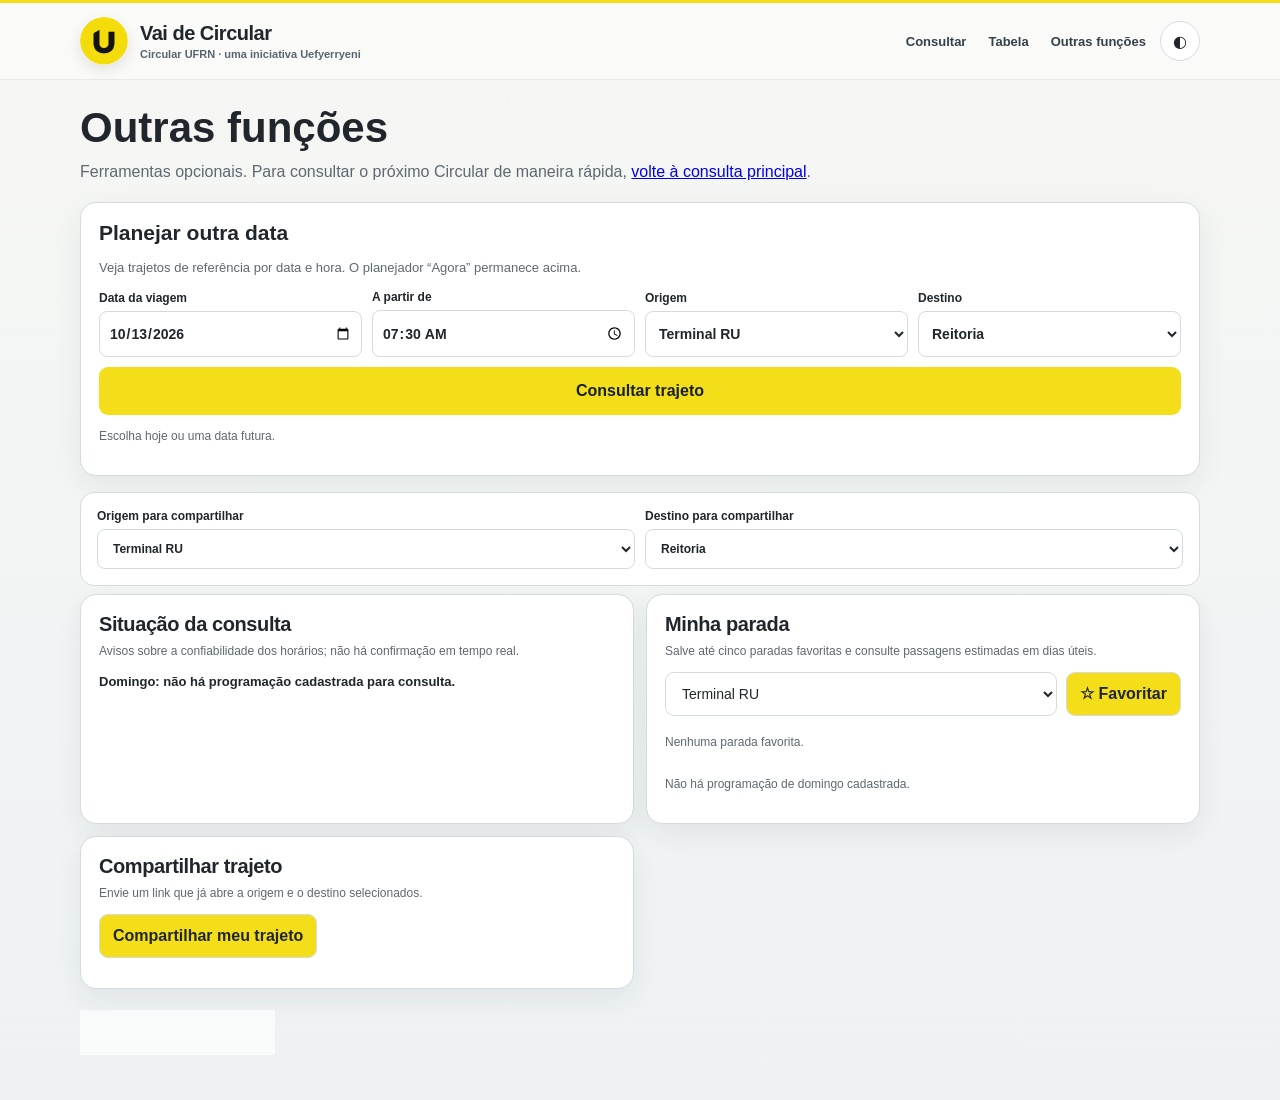
==== extras.html @ 93d4d75c "Criar segunda página independente para ferramentas complementares" ====
<!doctype html>
<html lang="pt-BR"><head><meta charset="utf-8"><meta name="viewport" content="width=device-width,initial-scale=1,viewport-fit=cover"><meta name="theme-color" content="#f4dd19"><meta name="description" content="Ferramentas complementares do Vai de Circular: planejar outra data, salvar paradas, consultar estimativas e compartilhar trajetos."><title>Outras funções — Vai de Circular</title><link rel="stylesheet" href="styles.css?v=26"><link rel="stylesheet" href="vdc-modules.css?v=1"><link rel="stylesheet" href="vdc-future.css?v=1"><link rel="stylesheet" href="vdc-simple.css?v=1">
<style>.extras-page{padding:24px 0 45px}.extras-page .intro{margin-bottom:17px}.extras-page .intro h1{font-size:clamp(28px,4vw,42px);margin:0 0 8px}.extras-page .intro p{margin:0;color:var(--muted);line-height:1.55}.extras-page #vdc-extras{padding:8px 0 22px}.extras-page #vdc-future{margin-bottom:12px}.extras-share-context{display:grid;grid-template-columns:1fr 1fr;gap:10px;margin:16px 0 0;padding:16px;background:var(--surface);border:1px solid var(--rule);border-radius:14px}.extras-share-context label{font-size:12px;font-weight:700;display:grid;gap:6px}.extras-share-context select{width:100%;min-width:0;padding:11px;border:1px solid var(--rule);background:var(--surface);color:var(--text);border-radius:8px;font:inherit}.extras-page #vdc-extras .vdc-module{scroll-margin-top:130px}@media(max-width:580px){.extras-share-context{grid-template-columns:1fr}.extras-page{padding-top:18px}}</style></head><body>
<header class="topbar"><div class="wrap"><a class="brand" href="./" aria-label="Vai de Circular — início"><img class="uefy-logo" src="assets/uefyerryeni-u.png?v=17" alt=""><span class="brandtext"><strong>Vai de Circular</strong><span>Circular UFRN · uma iniciativa Uefyerryeni</span></span></a><nav class="nav"><a href="./">Consultar</a><a href="./#horarios">Tabela</a><a href="extras.html" aria-current="page">Outras funções</a><button class="theme-toggle" id="themeToggle" type="button" aria-label="Alternar tema">◐</button></nav></div></header>
<main class="extras-page"><div class="wrap"><div class="intro"><h1>Outras funções</h1><p>Ferramentas opcionais. Para consultar o próximo Circular de maneira rápida, <a href="./">volte à consulta principal</a>.</p></div><div id="vdc-future" aria-label="Planejamento de outra data"></div><div class="extras-share-context"><label>Origem para compartilhar<select id="origin"></select></label><label>Destino para compartilhar<select id="dest"></select></label></div><div id="vdc-extras" aria-label="Ferramentas adicionais"></div><a class="secondary" href="./">← Voltar à consulta principal</a></div></main>
<button class="to-top" id="toTop" type="button" aria-label="Voltar ao início">↑</button>
<script src="app-data.js?v=23"></script><script>
(function(){const data=window.VDC_DATA;for(const id of ['origin','dest']){const select=document.getElementById(id);Object.entries(data.stops).sort((a,b)=>a[1].localeCompare(b[1],'pt-BR')).forEach(([key,name])=>{const op=document.createElement('option');op.value=key;op.textContent=name;select.append(op)});select.value=id==='origin'?'ru':'rei'}const t=document.getElementById('themeToggle');let dark=false;try{dark=(localStorage.getItem('vai-de-circular-theme')||localStorage.getItem('vai-circular-theme'))==='dark'}catch{}document.body.classList.toggle('dark',dark);t.textContent=dark?'☀':'◐';t.onclick=()=>{dark=!dark;document.body.classList.toggle('dark',dark);t.textContent=dark?'☀':'◐';try{localStorage.setItem('vai-de-circular-theme',dark?'dark':'light')}catch{}};const top=document.getElementById('toTop');addEventListener('scroll',()=>top.classList.toggle('show',scrollY>420),{passive:true});top.onclick=()=>scrollTo({top:0,behavior:'smooth'})})();
</script><script>window.VDC_FEATURES={favorites:true,stopDepartures:true,serviceStatus:true,sharing:true,futurePlanner:true};</script><script src="vdc-modules.js?v=1"></script><script src="vdc-future.js?v=1"></script>
</body></html>
---- styles.css ----
:root{--yellow:#f4dd19;--text:#20262c;--muted:#5e6871;--bg:#eef2f4;--surface:#fff;--rule:#d3dbe1;--d:#2b7331;--i:#6a1b9a;--er:#ed7600;--ect:#1976d2;--shadow:0 10px 28px rgba(30,37,44,.07)}
*{box-sizing:border-box}html{scroll-behavior:smooth}body{margin:0;font-family:Inter,ui-sans-serif,-apple-system,BlinkMacSystemFont,"Segoe UI",Roboto,Arial,sans-serif;color:var(--text);background:linear-gradient(180deg,#f6f7f4,var(--bg));min-height:100vh}button,select{font:inherit;color:inherit}.wrap{width:min(1120px,calc(100% - 32px));margin:auto}.card{background:var(--surface);border:1px solid var(--rule);border-radius:16px;box-shadow:var(--shadow);overflow:hidden}
.topbar{position:sticky;top:0;z-index:30;background:rgba(250,251,249,.95);backdrop-filter:blur(16px);border-top:3px solid var(--yellow);border-bottom:1px solid rgba(30,37,44,.08)}.topbar .wrap{height:76px;display:flex;align-items:center;gap:16px}.brand{display:flex;align-items:center;gap:12px;min-width:0;text-decoration:none;color:inherit}.uefy-logo{display:block;width:48px;height:48px;flex:0 0 48px;border-radius:50%;object-fit:contain;background:transparent;box-shadow:0 5px 14px rgba(0,0,0,.10)}.brandtext strong{display:block;font-size:20px;font-weight:800;letter-spacing:-.025em;line-height:1.05}.brandtext span{display:block;margin-top:4px;font-size:11px;font-weight:650;color:#59646d;white-space:nowrap}.nav{margin-left:auto;display:flex;align-items:center;gap:6px}.nav a{display:flex;align-items:center;min-height:44px;padding:0 8px;text-decoration:none;color:#35404a;font-size:13px;font-weight:700}.theme-toggle{width:40px;height:40px;border:1px solid var(--rule);border-radius:50%;background:#fff;display:grid;place-items:center;cursor:pointer}
.hero{padding:34px 0 16px}.hero-copy{max-width:680px;margin-bottom:16px}.eyebrow{font-size:11px;font-weight:750;letter-spacing:.08em;text-transform:uppercase;color:#606a73}.hero h1{margin:8px 0 9px;font-size:clamp(32px,5vw,54px);line-height:1;letter-spacing:-.045em}.hero p{margin:0;color:#4f5962;font-size:15px;line-height:1.45}.status-strip{display:flex;gap:7px;flex-wrap:wrap;margin-top:12px}.status-strip span{padding:6px 9px;border:1px solid rgba(30,37,44,.10);border-radius:9px;background:rgba(255,255,255,.65);font-size:10.5px;font-weight:700;color:#48525b}
.planner{display:grid;grid-template-columns:1fr auto 1fr auto;align-items:stretch}.field{padding:16px 18px;min-width:0}.field+.field{border-left:1px solid var(--rule)}.field label{display:block;margin-bottom:5px;font-size:11px;font-weight:750;letter-spacing:.05em;text-transform:uppercase;color:#48525b}.field select{width:100%;border:0;background:transparent;outline:0;font-size:16px;font-weight:600}.swap{width:48px;border:0;border-left:1px solid var(--rule);background:#fafbfc;font-size:18px;cursor:pointer}.go{border:0;background:var(--yellow);padding:0 24px;min-width:164px;font-weight:800;cursor:pointer}
.section{padding:15px 0}.section-head{display:flex;align-items:flex-end;justify-content:space-between;gap:16px;margin-bottom:10px}.section-head h2{margin:0;font-size:21px;letter-spacing:-.03em}.section-head p{margin:0;color:var(--muted);font-size:11px}
.best-card{position:relative;--best-color:var(--yellow);--best-soft:#fff8d8;--best-soft-dark:#2a2818;background:linear-gradient(125deg,var(--best-soft),#fff 100%);border-left:4px solid var(--best-color)}.best-top{padding:21px 22px 17px;display:grid;grid-template-columns:1fr auto;gap:18px;align-items:start}.result-kicker{font-size:11px;font-weight:750;letter-spacing:.08em;text-transform:uppercase;color:#5d6871;margin-bottom:10px}.line-row{display:flex;align-items:center;gap:13px}.line-chip,.alt-badge{display:grid;place-items:center;background:var(--c);color:#fff;font-weight:800}.line-chip{width:52px;height:52px;font-size:12px}.line-chip.er,.alt-badge.er{color:#fff}.alt-badge{width:32px;height:32px;font-size:10px}.result-title{margin:0;font-size:24px;letter-spacing:-.035em}.route-name{margin-top:5px;font-size:13px;color:#56616a}.eta{text-align:right}.eta strong{display:block;font-size:31px;letter-spacing:-.04em}.eta span{font-size:11px;color:#5b6670}.action-row{display:flex;gap:10px;padding:0 22px 18px;background:transparent;border:0}.secondary{display:inline-flex;align-items:center;justify-content:center;min-height:44px;padding:0 14px;border:1px solid rgba(30,37,44,.17);background:rgba(255,255,255,.66);backdrop-filter:blur(8px);font-size:12px;font-weight:650;text-decoration:none;color:inherit;cursor:pointer}.alternatives{display:none;padding:2px 22px 16px;background:transparent;border:0}.alternatives.show{display:block}.alt-item{width:100%;display:grid;grid-template-columns:32px minmax(0,1fr) auto;gap:10px;align-items:center;padding:11px;border:1px solid rgba(30,37,44,.10);border-radius:11px;background:rgba(255,255,255,.62);margin-top:7px;text-align:left;cursor:pointer}.alt-item b{font-size:13px}.alt-item small{display:block;margin-top:2px;font-size:10.5px;color:#5c6670}.alt-time{text-align:right;font-size:12px;font-weight:700}.alt-time small{font-weight:500}
.route-card{padding:18px 20px}.route-summary{display:flex;align-items:center;gap:10px;margin-bottom:14px}.route-summary .line-chip{width:36px;height:36px}.route-summary b{font-size:14px}.route-summary>div>span{font-size:11px;color:var(--muted)}.route-summary .line-chip{color:#fff!important;font-size:12px!important;font-weight:800!important}.timeline{position:relative}.stop{display:grid;grid-template-columns:22px 1fr auto;gap:10px;min-height:45px;position:relative}.stop:before{content:"";position:absolute;left:7px;top:15px;bottom:-4px;width:2px;background:var(--c)}.stop:last-child:before{display:none}.node{width:14px;height:14px;border-radius:50%;border:3px solid var(--c);background:#fff;margin-top:3px;z-index:1}.stop.major .node{background:var(--c)}.stop b{font-size:13px}.stop small{display:block;font-size:10.5px;color:#5c6670}.stop time{font-size:11.5px;color:#414a53}
.departures{display:grid;grid-template-columns:repeat(4,1fr);gap:10px}.departure{padding:16px;min-height:110px;position:relative}.departure .code{font-size:11px;font-weight:800;color:var(--c)}.departure time{display:block;margin:8px 0 3px;font-size:30px;font-weight:700;letter-spacing:-.04em}.departure span{font-size:12px;color:#414b54}.departure small{display:block;margin-top:4px;font-size:10px;color:#68717a}.departure-empty{grid-column:1/-1;min-height:auto}
.lines{display:grid;grid-template-columns:repeat(2,1fr);gap:10px}.line-card{padding:19px;position:relative;border-left:5px solid var(--c)}.line-card .line-code{font-size:11px;font-weight:800;color:var(--c);letter-spacing:.06em}.line-card h3{margin:8px 0 7px;font-size:19px}.line-card p{margin:0;font-size:12.5px;line-height:1.45;color:#4e5861}.line-note{margin-top:13px;font-size:10.5px;font-weight:700;color:#3e4851}.line-key{display:flex;gap:8px;flex-wrap:wrap;margin-top:10px}.line-key span{display:inline-flex;align-items:center;gap:6px;font-size:10.5px;font-weight:700;color:#48525b}.line-key i{width:9px;height:9px;border-radius:3px;background:var(--c)}
.schedule{overflow:hidden}.schedule-intro{padding:17px 20px;display:flex;justify-content:space-between;gap:16px;align-items:center;border-bottom:1px solid var(--rule)}.schedule-intro h3{margin:0;font-size:17px}.schedule-intro span{font-size:10.5px;color:var(--muted)}.day-tabs,.schedule-tabs,.schedule-toolbar{display:flex;overflow:auto;border-bottom:1px solid var(--rule)}.day-tabs{gap:7px;padding:9px 20px;background:#f7f9fa}.day-tabs button,.schedule-toolbar button{min-height:40px;padding:0 12px;border:1px solid var(--rule);background:#fff;border-radius:9px;font-size:11.5px;font-weight:650;cursor:pointer}.day-tabs button.active{background:#23292f;color:#fff;border-color:#23292f}.schedule-toolbar button.active{background:var(--schedule-color);color:#fff;border-color:var(--schedule-color);font-weight:800}.schedule-tabs{background:#eef2f4}.schedule-tabs button{border:0;border-right:1px solid var(--rule);background:transparent;padding:12px 15px;font-size:11.5px;white-space:nowrap;cursor:pointer}.schedule-tabs button.active{background:var(--c);color:#fff;font-weight:800;box-shadow:none}.schedule-toolbar{gap:7px;padding:9px 20px}.times-grid{display:grid;grid-template-columns:repeat(auto-fill,minmax(80px,1fr))}.time{min-height:48px;display:grid;place-items:center;border-right:1px solid #e4e9ed;border-bottom:1px solid #e4e9ed;font-size:15px;font-weight:650}.time.next{background:var(--schedule-color);color:#fff;font-weight:800}.schedule-foot{padding:11px 20px;background:#fafbfb;color:#5b6570;font-size:10.5px;line-height:1.45}
.about{padding:20px 0 70px}.about-line{border-top:1px solid rgba(30,37,44,.12);padding-top:20px;display:grid;grid-template-columns:auto minmax(0,1fr);gap:20px;align-items:center}.initiative-card{display:flex;align-items:center;gap:11px;padding:10px 13px 10px 10px;border:1px solid rgba(30,37,44,.10);border-radius:15px;background:rgba(255,255,255,.60);text-decoration:none;color:inherit}.initiative-card .uefy-logo{width:52px;height:52px;flex-basis:52px;box-shadow:none}.initiative-card small{display:block;font-size:9px;letter-spacing:.09em;text-transform:uppercase;color:#6b757e;font-weight:800}.initiative-card strong{display:block;margin-top:3px;font-size:16px}.about-copy{justify-self:end;max-width:650px;text-align:right;color:#5b6570;font-size:11px;line-height:1.45}.to-top{position:fixed;right:14px;bottom:16px;z-index:40;width:46px;height:46px;border:1px solid rgba(0,0,0,.22);border-radius:50%;background:var(--yellow);display:grid;place-items:center;font-size:21px;opacity:0;pointer-events:none;transform:translateY(8px);transition:.18s;cursor:pointer}.to-top.show{opacity:1;pointer-events:auto;transform:none}
body.dark{--text:#edf1f3;--muted:#aeb7be;--bg:#171b1f;--surface:#1a1f24;--rule:#343c43;background:linear-gradient(180deg,#111417,#171b1f)}body.dark .topbar{background:rgba(17,20,23,.95);border-bottom-color:#2e353b}body.dark .brandtext span,body.dark .nav a,body.dark .hero p,body.dark .eyebrow,body.dark .status-strip span,body.dark .route-name,body.dark .eta span,body.dark .stop small,body.dark .stop time,body.dark .departure span,body.dark .departure small,body.dark .line-card p,body.dark .line-key span,body.dark .schedule-intro span,body.dark .schedule-foot,body.dark .about-copy{color:#b5bec5}body.dark .theme-toggle,body.dark .swap,body.dark .secondary,body.dark .day-tabs button,body.dark .schedule-toolbar button{background:#20262c;color:#edf1f3;border-color:#3a434b}body.dark .status-strip span{background:#20262c;border-color:#343c43}body.dark .best-card{background:linear-gradient(125deg,var(--best-soft-dark),#1a1f24 100%)}body.dark .alt-item{background:rgba(32,38,44,.78);border-color:#343c43}body.dark .node{background:#1a1f24}body.dark .stop.major .node{background:var(--c)}body.dark .line-card,body.dark .schedule-intro,body.dark .times-grid{background:#1a1f24}body.dark .day-tabs,body.dark .schedule-tabs,body.dark .schedule-toolbar{background:#171c20;border-color:#343c43}body.dark .schedule-tabs button{color:#c7ced3;border-color:#343c43}body.dark .schedule-tabs button.active{background:var(--c);color:#fff}body.dark .schedule-foot{background:#171c20}body.dark .initiative-card{background:#1a1f24;border-color:#343c43}
@media(max-width:820px){.wrap{width:min(100% - 20px,680px)}.topbar .wrap{height:70px}.uefy-mark{width:44px;height:44px;flex-basis:44px;font-size:28px}.brandtext strong{font-size:18px}.brandtext span{font-size:10px}.hero{padding-top:25px}.planner{grid-template-columns:1fr}.field+.field{border-left:0;border-top:1px solid var(--rule)}.swap{width:100%;min-height:44px;border-left:0;border-top:1px solid var(--rule)}.go{min-height:54px;font-size:15px}.best-top{grid-template-columns:1fr}.eta{text-align:left}.departures{grid-template-columns:repeat(2,1fr)}.lines{grid-template-columns:1fr}.about-line{grid-template-columns:1fr}.about-copy{justify-self:start;text-align:left}.section-head p{display:none}}
@media(max-width:460px){.wrap{width:calc(100% - 16px)}.topbar .wrap{height:68px;gap:9px}.brand{gap:9px}.uefy-mark{width:42px;height:42px;flex-basis:42px;font-size:27px}.brandtext strong{font-size:17px}.brandtext span{font-size:9px;max-width:180px;overflow:hidden;text-overflow:ellipsis}.nav a[href="#linhas"]{display:none}.nav a{font-size:12px;padding:0 5px}.theme-toggle{width:38px;height:38px}.hero h1{font-size:31px}.hero p{font-size:14px}.field{padding:15px 16px}.best-top{padding:18px 16px 14px}.line-chip{width:48px;height:48px}.result-title{font-size:21px}.eta strong{font-size:29px}.eta span{display:block;margin-top:3px}.action-row{padding:0 16px 14px}.secondary{flex:1;padding:0 10px}.alternatives{padding:1px 16px 13px}.alt-item{grid-template-columns:32px minmax(0,1fr)}.alt-time{grid-column:2;text-align:left}.route-card{padding:16px}.departures{gap:8px}.departure{padding:14px}.departure time{font-size:27px}.schedule-intro{display:block;padding:15px 16px}.schedule-intro>span{display:block;margin-top:6px}.day-tabs,.schedule-toolbar{padding-left:16px;padding-right:16px}.times-grid{grid-template-columns:repeat(3,1fr)}.time{font-size:16px}.initiative-card .uefy-logo{width:48px;height:48px;flex-basis:48px}}
@media(max-width:370px){.brandtext span{display:none}.nav a{display:none}}
/* marca oficial Uefyerryeni v17 */
.uefy-logo{display:block;width:48px;height:48px;flex:0 0 48px;border-radius:50%;object-fit:contain;background:transparent;box-shadow:0 5px 14px rgba(0,0,0,.10)}
.initiative-card .uefy-logo{width:52px;height:52px;flex-basis:52px;box-shadow:none}
@media(max-width:820px){.uefy-logo{width:44px;height:44px;flex-basis:44px}}
@media(max-width:460px){.uefy-logo{width:42px;height:42px;flex-basis:42px}.initiative-card .uefy-logo{width:48px;height:48px;flex-basis:48px}}

/* consistência cromática das linhas v18 */
.schedule{--schedule-color:var(--d)}
.schedule-tabs button.active,.schedule-toolbar button.active,.time.next{transition:background .15s ease,color .15s ease,border-color .15s ease}
body.dark .schedule-toolbar button.active{background:var(--schedule-color);color:#fff;border-color:var(--schedule-color)}
body.dark .time.next{background:var(--schedule-color);color:#fff}
body.dark .route-summary .line-chip{color:#fff!important}
body.dark .best-card{border-left-color:var(--best-color)}

/* separador origem/destino v19 */
.swap{
  position:relative;
  display:grid;
  place-items:center;
  width:54px;
  min-width:54px;
  border:0;
  border-left:1px solid #c7d0d7;
  border-right:1px solid #c7d0d7;
  background:#edf1f4;
  color:transparent;
  cursor:pointer;
  transition:background .15s ease;
}
.swap::after{
  content:"⇅";
  display:grid;
  place-items:center;
  width:34px;
  height:34px;
  border:1px solid #c3ccd3;
  border-radius:50%;
  background:#fff;
  color:#17212a;
  font-size:18px;
  font-weight:700;
  line-height:1;
  box-shadow:0 2px 6px rgba(28,37,45,.06);
}
.swap:hover{background:#e5ebef}
.swap:hover::after{border-color:#adb9c1}
body.dark .swap{
  background:#151a1e;
  border-color:#394149;
}
body.dark .swap::after{
  background:#252c32;
  border-color:#48525a;
  color:#f0f3f5;
  box-shadow:none;
}
body.dark .swap:hover{background:#1b2126}
@media(max-width:820px){
  .swap{
    width:100%;
    min-width:0;
    min-height:52px;
    border-left:0;
    border-right:0;
    border-top:1px solid #c7d0d7;
    border-bottom:1px solid #c7d0d7;
    background:#edf1f4;
  }
  .swap::after{width:34px;height:34px}
  body.dark .swap{border-color:#394149}
}

/* centralização do botão de inverter v20 */
.swap{
  display:flex!important;
  align-items:center!important;
  justify-content:center!important;
  padding:0!important;
  align-self:stretch;
}
.swap::after{
  content:"↕"!important;
  display:flex!important;
  align-items:center!important;
  justify-content:center!important;
  margin:auto!important;
  width:34px;
  height:34px;
  line-height:1!important;
  text-align:center;
  font-family:Arial,"Segoe UI Symbol",sans-serif;
  font-size:20px;
  font-weight:700;
  transform:none!important;
}
@media(max-width:820px){
  .swap{
    display:flex!important;
    align-items:center!important;
    justify-content:center!important;
    min-height:78px;
  }
  .swap::after{
    margin:auto!important;
  }
}

/* equilíbrio do planejador v21 */
.wrap{width:calc(100% - 32px);max-width:1120px;margin-inline:auto}
.planner{
  display:grid;
  grid-template-columns:minmax(0,1fr) 58px minmax(0,1fr);
  align-items:stretch;
}
.planner .field:nth-of-type(2){border-left:0}
.swap{
  grid-column:2;
  grid-row:1;
  width:58px!important;
  min-width:58px!important;
  min-height:0!important;
  align-self:stretch;
  border-top:0!important;
  border-bottom:0!important;
  border-left:1px solid #c7d0d7!important;
  border-right:1px solid #c7d0d7!important;
  background:#edf1f4!important;
  color:inherit!important;
  display:flex!important;
  align-items:center!important;
  justify-content:center!important;
  padding:0!important;
}
.swap::after{display:none!important;content:none!important}
.swap-icon{
  width:36px;
  height:36px;
  border:1px solid #c3ccd3;
  border-radius:50%;
  background:#fff;
  color:#17212a;
  display:grid;
  grid-template-columns:1fr 1fr;
  align-items:center;
  justify-items:center;
  padding:0 7px;
  box-shadow:0 2px 6px rgba(28,37,45,.06);
}
.swap-icon span{
  display:block;
  font-family:Arial,"Segoe UI",sans-serif;
  font-size:16px;
  font-weight:700;
  line-height:1;
}
.planner .go{
  grid-column:1 / -1;
  grid-row:2;
  min-height:58px;
  width:100%;
  border-top:1px solid rgba(0,0,0,.06);
}
body.dark .swap{
  background:#151a1e!important;
  border-color:#394149!important;
}
body.dark .swap-icon{
  background:#252c32;
  border-color:#48525a;
  color:#f0f3f5;
  box-shadow:none;
}
@media(max-width:820px){
  .wrap{width:calc(100% - 20px)}
  .planner{grid-template-columns:1fr}
  .planner .field:first-child{grid-column:1;grid-row:1}
  .swap{
    grid-column:1;
    grid-row:2;
    width:100%!important;
    min-width:0!important;
    min-height:64px!important;
    border-left:0!important;
    border-right:0!important;
    border-top:1px solid #c7d0d7!important;
    border-bottom:1px solid #c7d0d7!important;
  }
  .planner .field:nth-of-type(2){grid-column:1;grid-row:3;border-top:0}
  .planner .go{grid-column:1;grid-row:4}
}
@media(max-width:460px){
  .wrap{width:calc(100% - 16px)}
}

/* indicação de horários aproximados v22 */
.estimate-note{
  margin-top:14px;
  padding-top:12px;
  border-top:1px solid var(--rule);
  color:var(--muted);
  font-size:10.5px;
  line-height:1.45;
}
.estimate-note strong{color:inherit}
body.dark .estimate-note{color:#aeb7be}

/* Alerta de serviço aos sábados (não confirmado) */
.service-alert{display:flex;align-items:flex-start;gap:12px;margin:12px 0 16px;padding:15px 17px;background:#fff2c7;color:#3c2a00;border:2px solid #9a6900;border-left-width:6px;border-radius:12px;box-shadow:0 5px 15px rgba(75,56,0,.08)}
.service-alert[hidden],#saturdayNotice[hidden],#scheduleSaturdayNotice[hidden]{display:none!important}
.service-alert .alert-icon{flex:0 0 26px;height:26px;display:grid;place-items:center;background:#463100;color:#fff;border-radius:50%;font-size:17px;font-weight:900}
.service-alert strong{display:block;font-size:15px;font-weight:850;line-height:1.3}
.service-alert p{margin:5px 0 0!important;color:inherit!important;font-size:13px!important;line-height:1.55!important}
#scheduleSaturdayNotice{margin:12px 16px}
body.dark .service-alert{background:#3b2e0d;border-color:#dfb85c;color:#fff3ce;box-shadow:none}
body.dark .service-alert .alert-icon{background:#f4dd19;color:#262000}
@media(max-width:460px){.service-alert{padding:13px 12px;gap:10px}.service-alert strong{font-size:14px}.service-alert p{font-size:12.5px!important}#scheduleSaturdayNotice{margin:10px 12px}}
---- vdc-modules.css ----
/* Módulos reversíveis VDC 1.1 */
#vdc-extras{display:grid;grid-template-columns:repeat(2,minmax(0,1fr));gap:12px;padding:14px 0 22px}
.vdc-module{min-width:0;padding:18px;background:var(--surface);border:1px solid var(--rule);border-radius:16px;box-shadow:var(--shadow)}
.vdc-module h2{margin:0 0 6px;font-size:20px;letter-spacing:-.02em}
.vdc-module-description,.vdc-small{font-size:12px;line-height:1.5;color:var(--muted);margin:5px 0 12px}
.vdc-controls{display:flex;gap:9px;flex-wrap:wrap}.vdc-select{flex:1;min-width:160px;width:100%;border:1px solid var(--rule);background:var(--surface);color:var(--text);border-radius:9px;padding:12px;font:inherit;font-size:14px}
.vdc-action,.vdc-favorite{min-height:44px;border:1px solid var(--rule);border-radius:9px;background:var(--yellow);color:#20262c;padding:10px 13px;font:inherit;font-weight:750;cursor:pointer}
.vdc-favorites{display:flex;gap:7px;flex-wrap:wrap;margin:12px 0}.vdc-favorite{background:transparent;color:var(--text);font-size:12px}.vdc-favorite[aria-pressed=true]{border-color:var(--yellow);box-shadow:inset 0 0 0 1px var(--yellow)}
.vdc-passage{display:flex;align-items:center;gap:12px;padding:10px 0;border-bottom:1px solid var(--rule);font-size:13px}.vdc-passage-time{margin-left:auto;font-weight:800;font-size:16px;font-variant-numeric:tabular-nums}.vdc-line-tag{background:#2b7331;color:white;min-width:36px;text-align:center;padding:7px;border-radius:6px}.vdc-line-tag[data-line=I]{background:#6a1b9a}.vdc-line-tag[data-line=ER]{background:#c25b00}.vdc-line-tag[data-line=ECT]{background:#1976d2}
.vdc-status-text{font-size:13px;font-weight:650;line-height:1.5;margin:10px 0 0}.vdc-module[data-day=saturday]{border-left:5px solid #c88a0d}
body.dark .vdc-module{background:var(--surface)}body.dark .vdc-action{color:#20262c}
@media(max-width:760px){#vdc-extras{grid-template-columns:1fr}.vdc-module{padding:15px}.vdc-controls{flex-direction:column}.vdc-action{width:100%}}
---- vdc-future.css ----
/* Planejador futuro independente, VDC 1.2 */
.vdc-future{padding:18px;margin:14px 0;background:var(--surface);border:1px solid var(--rule);border-radius:16px;box-shadow:var(--shadow)}
.vdc-future h2{margin:0;font-size:21px}.vdc-future-sub{font-size:13px;color:var(--muted);line-height:1.5}
.vdc-future-form{display:grid;grid-template-columns:repeat(4,minmax(0,1fr));gap:10px;align-items:end}
.vdc-future-field{display:grid;gap:6px;font-size:12px;font-weight:700;min-width:0}.vdc-future-field input,.vdc-future-field select{min-width:0;width:100%;border:1px solid var(--rule);border-radius:8px;padding:12px 9px;min-height:46px;background:var(--surface);color:var(--text);font:inherit;font-size:14px}
.vdc-future-go{grid-column:1/-1;background:var(--yellow);color:#17212a;border:0;border-radius:9px;min-height:48px;font:inherit;font-weight:800;cursor:pointer}
.vdc-future-result{margin-top:12px}.vdc-future-alert{border-left:4px solid #d79b15;padding:12px 14px;background:rgba(215,155,21,.10);border-radius:8px;font-size:13px;line-height:1.5}
.vdc-future-note{font-size:12px;color:var(--muted);line-height:1.5}
.vdc-future-trip{border:1px solid var(--rule);padding:12px;margin:8px 0;border-radius:10px}
.vdc-future-trip-head{display:flex;align-items:center;gap:10px;font-size:13px}.vdc-future-chip{min-width:36px;text-align:center;padding:6px;border-radius:6px;background:#2b7331;color:#fff}.vdc-future-chip[data-line=I]{background:#6a1b9a}.vdc-future-chip[data-line=ER]{background:#b85400}.vdc-future-chip[data-line=ECT]{background:#1976d2}
.vdc-future-trip-times{font-size:17px;font-weight:750;margin-top:9px;font-variant-numeric:tabular-nums}.vdc-future-trip-route{font-size:12px;color:var(--muted);line-height:1.5;margin:6px 0 0}
@media(max-width:760px){.vdc-future-form{grid-template-columns:repeat(2,minmax(0,1fr))}.vdc-future{padding:15px}}
@media(max-width:420px){.vdc-future-form{grid-template-columns:1fr}}
---- vdc-simple.css ----
/* VDC: consulta simples na primeira tela; extras por aba do cabeçalho */
#extras{display:none}
#extras:target{display:block}
#consulta,#resultado,#extras,#horarios{scroll-margin-top:94px}
.topbar .nav{flex-wrap:nowrap}
.topbar .nav a{white-space:nowrap}
.hero{padding-top:22px}
.hero h1{font-size:clamp(30px,4.7vw,46px)}
.vdc-secondary-section{padding-top:22px}
@media(max-width:690px){
 .topbar .wrap{height:auto;min-height:70px;flex-wrap:wrap;padding:9px 0 8px;gap:7px}
 .topbar .brand{flex:1 1 100%}
 .topbar .nav{width:100%;justify-content:space-between;margin-left:0;gap:3px}
 .topbar .nav a{min-height:38px;flex:1;text-align:center;justify-content:center;padding:0 5px;font-size:12px}
 .topbar .theme-toggle{flex:0 0 40px}
 #consulta,#resultado,#extras,#horarios{scroll-margin-top:136px}
 .hero{padding-top:16px}
 .hero-copy{margin-bottom:12px}
}
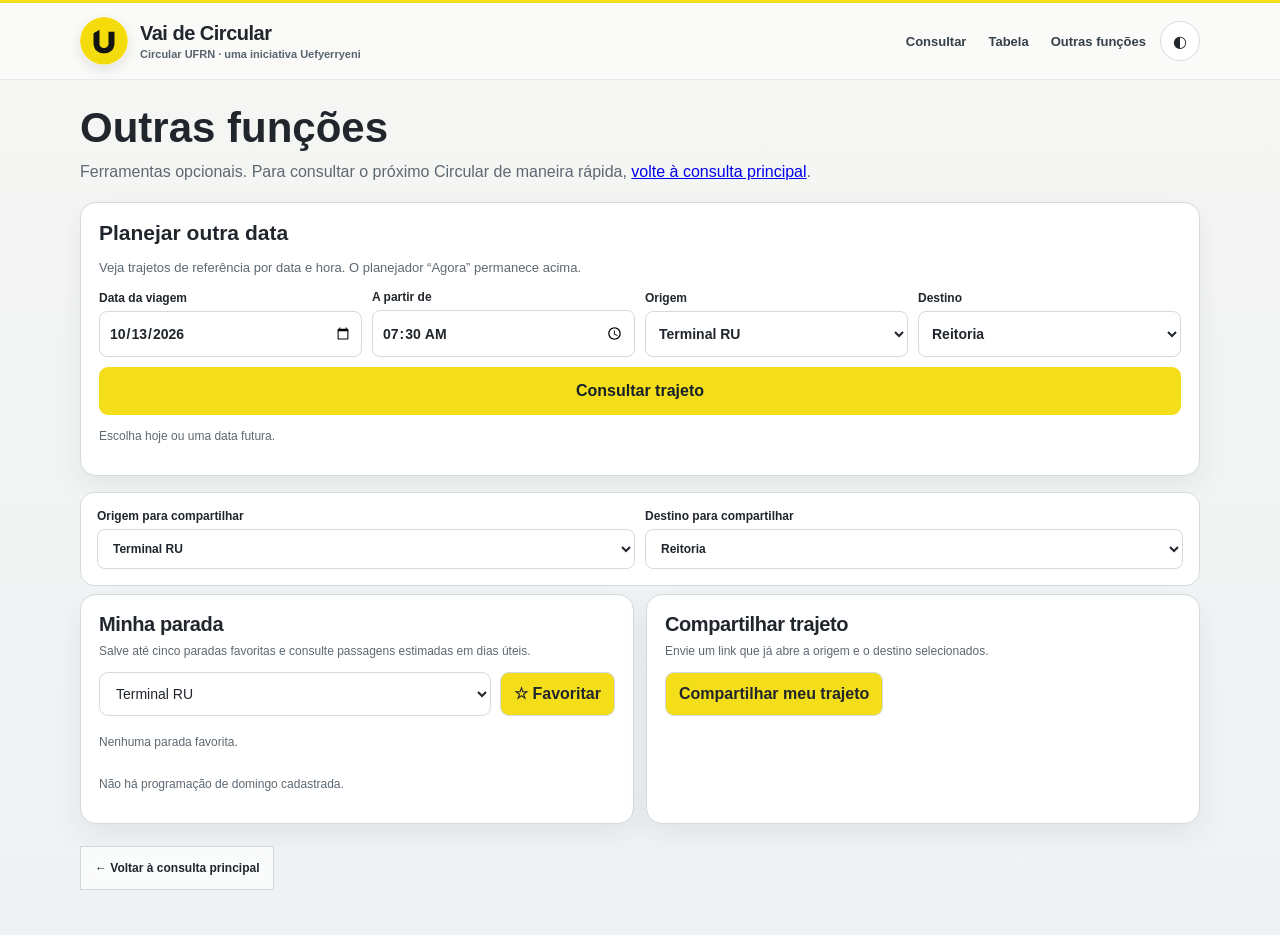
==== commit d49557ff: "Remover módulo redundante de situação da consulta" ====
--- a/extras.html
+++ b/extras.html
@@ -6,5 +6,5 @@
 <button class="to-top" id="toTop" type="button" aria-label="Voltar ao início">↑</button>
 <script src="app-data.js?v=23"></script><script>
 (function(){const data=window.VDC_DATA;for(const id of ['origin','dest']){const select=document.getElementById(id);Object.entries(data.stops).sort((a,b)=>a[1].localeCompare(b[1],'pt-BR')).forEach(([key,name])=>{const op=document.createElement('option');op.value=key;op.textContent=name;select.append(op)});select.value=id==='origin'?'ru':'rei'}const t=document.getElementById('themeToggle');let dark=false;try{dark=(localStorage.getItem('vai-de-circular-theme')||localStorage.getItem('vai-circular-theme'))==='dark'}catch{}document.body.classList.toggle('dark',dark);t.textContent=dark?'☀':'◐';t.onclick=()=>{dark=!dark;document.body.classList.toggle('dark',dark);t.textContent=dark?'☀':'◐';try{localStorage.setItem('vai-de-circular-theme',dark?'dark':'light')}catch{}};const top=document.getElementById('toTop');addEventListener('scroll',()=>top.classList.toggle('show',scrollY>420),{passive:true});top.onclick=()=>scrollTo({top:0,behavior:'smooth'})})();
-</script><script>window.VDC_FEATURES={favorites:true,stopDepartures:true,serviceStatus:true,sharing:true,futurePlanner:true};</script><script src="vdc-modules.js?v=1"></script><script src="vdc-future.js?v=1"></script>
+</script><script>window.VDC_FEATURES={favorites:true,stopDepartures:true,serviceStatus:false,sharing:true,futurePlanner:true};</script><script src="vdc-modules.js?v=1"></script><script src="vdc-future.js?v=1"></script>
 </body></html>
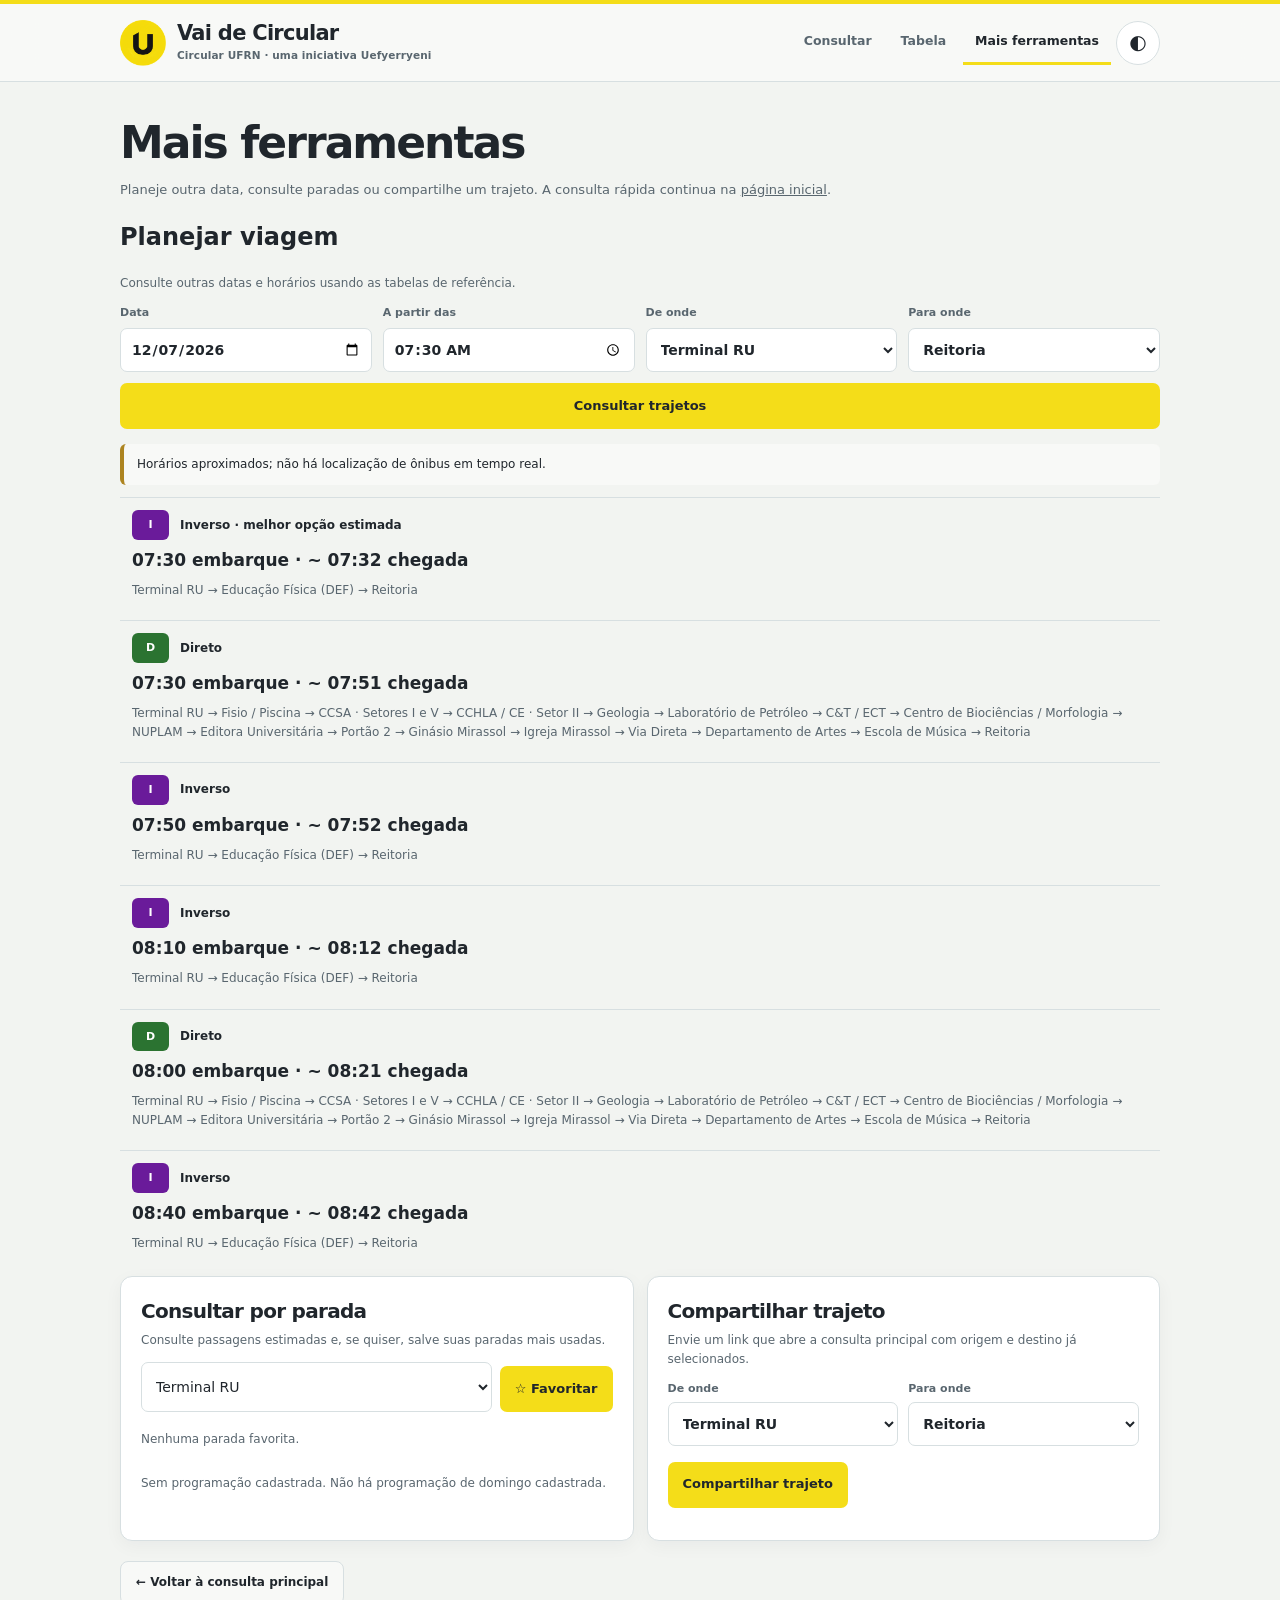
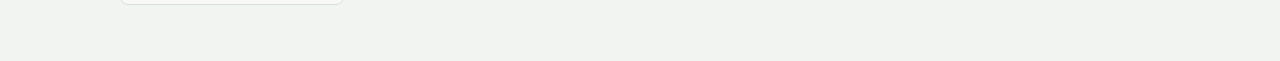
==== commit 30dbb30b: "Aplicar Swiss Design à página de ferramentas e corrigir formulário de compartilhamento" ====
--- a/extras.html
+++ b/extras.html
@@ -1,10 +1,17 @@
 <!doctype html>
-<html lang="pt-BR"><head><meta charset="utf-8"><meta name="viewport" content="width=device-width,initial-scale=1,viewport-fit=cover"><meta name="theme-color" content="#f4dd19"><meta name="description" content="Ferramentas complementares do Vai de Circular: planejar outra data, salvar paradas, consultar estimativas e compartilhar trajetos."><title>Outras funções — Vai de Circular</title><link rel="stylesheet" href="styles.css?v=26"><link rel="stylesheet" href="vdc-modules.css?v=1"><link rel="stylesheet" href="vdc-future.css?v=1"><link rel="stylesheet" href="vdc-simple.css?v=1">
-<style>.extras-page{padding:24px 0 45px}.extras-page .intro{margin-bottom:17px}.extras-page .intro h1{font-size:clamp(28px,4vw,42px);margin:0 0 8px}.extras-page .intro p{margin:0;color:var(--muted);line-height:1.55}.extras-page #vdc-extras{padding:8px 0 22px}.extras-page #vdc-future{margin-bottom:12px}.extras-share-context{display:grid;grid-template-columns:1fr 1fr;gap:10px;margin:16px 0 0;padding:16px;background:var(--surface);border:1px solid var(--rule);border-radius:14px}.extras-share-context label{font-size:12px;font-weight:700;display:grid;gap:6px}.extras-share-context select{width:100%;min-width:0;padding:11px;border:1px solid var(--rule);background:var(--surface);color:var(--text);border-radius:8px;font:inherit}.extras-page #vdc-extras .vdc-module{scroll-margin-top:130px}@media(max-width:580px){.extras-share-context{grid-template-columns:1fr}.extras-page{padding-top:18px}}</style></head><body>
-<header class="topbar"><div class="wrap"><a class="brand" href="./" aria-label="Vai de Circular — início"><img class="uefy-logo" src="assets/uefyerryeni-u.png?v=17" alt=""><span class="brandtext"><strong>Vai de Circular</strong><span>Circular UFRN · uma iniciativa Uefyerryeni</span></span></a><nav class="nav"><a href="./">Consultar</a><a href="./#horarios">Tabela</a><a href="extras.html" aria-current="page">Outras funções</a><button class="theme-toggle" id="themeToggle" type="button" aria-label="Alternar tema">◐</button></nav></div></header>
-<main class="extras-page"><div class="wrap"><div class="intro"><h1>Outras funções</h1><p>Ferramentas opcionais. Para consultar o próximo Circular de maneira rápida, <a href="./">volte à consulta principal</a>.</p></div><div id="vdc-future" aria-label="Planejamento de outra data"></div><div class="extras-share-context"><label>Origem para compartilhar<select id="origin"></select></label><label>Destino para compartilhar<select id="dest"></select></label></div><div id="vdc-extras" aria-label="Ferramentas adicionais"></div><a class="secondary" href="./">← Voltar à consulta principal</a></div></main>
+<html lang="pt-BR"><head><meta charset="utf-8"><meta name="viewport" content="width=device-width,initial-scale=1,viewport-fit=cover"><meta name="theme-color" content="#f4dd19"><meta name="description" content="Ferramentas complementares do Vai de Circular: planejar outra data, salvar paradas, consultar estimativas e compartilhar trajetos."><title>Mais ferramentas — Vai de Circular</title><link rel="stylesheet" href="swiss.css?v=1">
+</head><body>
+<header class="topbar"><div class="wrap"><a class="brand" href="./" aria-label="Vai de Circular — início"><img class="uefy-logo" src="assets/uefyerryeni-u.png?v=17" alt=""><span class="brandtext"><strong>Vai de Circular</strong><span>Circular UFRN · uma iniciativa Uefyerryeni</span></span></a><nav class="nav"><a href="./">Consultar</a><a href="./#horarios">Tabela</a><a href="extras.html" aria-current="page">Mais ferramentas</a><button class="theme-toggle" id="themeToggle" type="button" aria-label="Alternar tema">◐</button></nav></div></header>
+<main class="extras-page"><div class="wrap"><div class="intro"><h1>Mais ferramentas</h1><p>Planeje outra data, consulte paradas ou compartilhe um trajeto. A consulta rápida continua na <a href="./">página inicial</a>.</p></div><div id="vdc-future" aria-label="Planejamento de outra data"></div><div id="vdc-extras" aria-label="Ferramentas adicionais"></div><a class="secondary" href="./">← Voltar à consulta principal</a></div></main>
 <button class="to-top" id="toTop" type="button" aria-label="Voltar ao início">↑</button>
-<script src="app-data.js?v=23"></script><script>
-(function(){const data=window.VDC_DATA;for(const id of ['origin','dest']){const select=document.getElementById(id);Object.entries(data.stops).sort((a,b)=>a[1].localeCompare(b[1],'pt-BR')).forEach(([key,name])=>{const op=document.createElement('option');op.value=key;op.textContent=name;select.append(op)});select.value=id==='origin'?'ru':'rei'}const t=document.getElementById('themeToggle');let dark=false;try{dark=(localStorage.getItem('vai-de-circular-theme')||localStorage.getItem('vai-circular-theme'))==='dark'}catch{}document.body.classList.toggle('dark',dark);t.textContent=dark?'☀':'◐';t.onclick=()=>{dark=!dark;document.body.classList.toggle('dark',dark);t.textContent=dark?'☀':'◐';try{localStorage.setItem('vai-de-circular-theme',dark?'dark':'light')}catch{}};const top=document.getElementById('toTop');addEventListener('scroll',()=>top.classList.toggle('show',scrollY>420),{passive:true});top.onclick=()=>scrollTo({top:0,behavior:'smooth'})})();
-</script><script>window.VDC_FEATURES={favorites:true,stopDepartures:true,serviceStatus:false,sharing:true,futurePlanner:true};</script><script src="vdc-modules.js?v=1"></script><script src="vdc-future.js?v=1"></script>
+<script src="app-data.js?v=23"></script><script src="vdc-core.js?v=2"></script><script>
+(function(){
+ const t=document.querySelector('#themeToggle'),top=document.querySelector('#toTop');
+ let dark=false;try{dark=(localStorage.getItem('vai-de-circular-theme')||localStorage.getItem('vai-circular-theme'))==='dark'}catch{}
+ const sync=()=>{document.body.classList.toggle('dark',dark);t.textContent=dark?'☀':'◐';t.setAttribute('aria-label',dark?'Ativar modo claro':'Ativar modo escuro');t.setAttribute('aria-pressed',String(dark))};
+ t.onclick=()=>{dark=!dark;try{localStorage.setItem('vai-de-circular-theme',dark?'dark':'light')}catch{}sync()};
+ sync();addEventListener('scroll',()=>top.classList.toggle('show',scrollY>420),{passive:true});
+ top.onclick=()=>scrollTo({top:0,behavior:'smooth'});
+})();
+</script><script>window.VDC_FEATURES={favorites:true,stopDepartures:true,serviceStatus:false,sharing:true,futurePlanner:true};</script><script src="vdc-modules.js?v=2"></script><script src="vdc-future.js?v=2"></script>
 </body></html>
--- a/swiss.css
+++ b/swiss.css
@@ -0,0 +1,239 @@
+/* UEFY / Vai de Circular — Swiss Transit Design System v1.3
+   Fonte única de estilos. Navegação translúcida; conteúdo sempre sólido e legível. */
+:root{
+ --yellow:#f4dd19;--text:#20262c;--muted:#59666f;--bg:#f2f4f1;--surface:#fff;--rule:#d7dfe1;
+ --soft:#edf0ed;--raised:#f8f9f7;--shadow:0 5px 18px rgba(18,32,41,.045);
+ --d:#2b7331;--i:#6a1b9a;--er:#ed7600;--ect:#1976d2;
+ --radius:12px;--max:1040px;
+ color-scheme:light;
+}
+body.dark{
+ --text:#eff3f5;--muted:#b9c6cc;--bg:#12181b;--surface:#20272b;--rule:#43515a;
+ --soft:#182126;--raised:#263037;--shadow:0 6px 24px rgba(0,0,0,.14);
+ color-scheme:dark;
+}
+*{box-sizing:border-box}
+html{scroll-behavior:smooth;scroll-padding-top:126px}
+body{margin:0;color:var(--text);background:var(--bg);font-family:Inter,system-ui,-apple-system,"Segoe UI",Roboto,Arial,sans-serif;line-height:1.45;min-height:100vh}
+button,select,input{font:inherit}
+button{cursor:pointer}
+button:disabled{cursor:not-allowed;opacity:.6}
+a{color:inherit}
+button:focus-visible,a:focus-visible,select:focus-visible,input:focus-visible{outline:3px solid #ccae00;outline-offset:3px}
+body.dark button:focus-visible,body.dark a:focus-visible,body.dark select:focus-visible,body.dark input:focus-visible{outline-color:var(--yellow)}
+.wrap{width:min(var(--max),calc(100% - 40px));margin:0 auto}
+.card{background:var(--surface);border:1px solid var(--rule);border-radius:var(--radius);box-shadow:var(--shadow)}
+.topbar{position:sticky;top:0;z-index:40;background:rgba(249,250,248,.91);-webkit-backdrop-filter:blur(16px);backdrop-filter:blur(16px);border-top:4px solid var(--yellow);border-bottom:1px solid var(--rule)}
+body.dark .topbar{background:rgba(21,28,32,.94)}
+.topbar .wrap{min-height:77px;display:flex;align-items:center;gap:20px}
+.brand{display:flex;align-items:center;gap:11px;text-decoration:none;min-width:0}
+.uefy-logo{width:46px;height:46px;object-fit:contain;flex:0 0 46px}
+.brandtext{min-width:0}
+.brandtext strong{display:block;font-size:21px;font-weight:850;letter-spacing:-.035em;line-height:1.1}
+.brandtext span{display:block;color:var(--muted);font-weight:650;font-size:10.5px;letter-spacing:.01em;margin-top:3px}
+.nav{margin-left:auto;display:flex;align-items:center;gap:5px}
+.nav a{display:flex;align-items:center;justify-content:center;text-decoration:none;color:var(--muted);font-size:12.5px;font-weight:750;white-space:nowrap;padding:11px 12px;min-height:44px;border-bottom:3px solid transparent}
+.nav a:hover,.nav a[aria-current=page]{color:var(--text);border-bottom-color:var(--yellow)}
+.theme-toggle{width:44px;height:44px;flex:0 0 44px;border:1px solid var(--rule);background:var(--surface);color:var(--text);border-radius:50%;font-size:20px;display:grid;place-items:center}
+.theme-toggle:hover{background:var(--raised)}
+.hero{padding:28px 0 10px}
+.hero-copy{margin-bottom:17px;max-width:750px}
+.eyebrow{font-size:11px;text-transform:uppercase;font-weight:850;letter-spacing:.13em;color:var(--muted)}
+.hero h1{font-size:clamp(33px,5vw,53px);font-weight:850;letter-spacing:-.055em;line-height:1.06;margin:7px 0 8px}
+.hero p{margin:0;font-size:14px;color:var(--muted)}
+.status-strip{margin-top:12px;display:flex;align-items:center;flex-wrap:wrap;gap:7px}
+.status-strip span{font-size:10.5px;font-weight:700;color:var(--muted);border:1px solid var(--rule);padding:5px 9px;border-radius:6px;background:var(--surface)}
+.planner{display:grid;grid-template-columns:minmax(0,1fr) 58px minmax(0,1fr);align-items:stretch;overflow:visible}
+.planner .field{min-width:0;padding:16px 19px}
+.planner .field:first-child{grid-column:1;grid-row:1}
+.planner .field:nth-of-type(2){grid-column:3;grid-row:1}
+.field label{display:block;font-size:10.5px;text-transform:uppercase;font-weight:850;letter-spacing:.09em;color:var(--muted);margin-bottom:8px}
+.field select{width:100%;max-width:100%;font-size:16px;font-weight:700;border:0;background:transparent;color:var(--text);padding:4px 0}
+.swap{grid-column:2;grid-row:1;border:0;border-inline:1px solid var(--rule);background:var(--soft);color:var(--text);display:grid;place-items:center;padding:0}
+.swap-icon{display:flex;align-items:center;justify-content:center;gap:2px;width:37px;height:37px;border-radius:50%;border:1px solid var(--rule);background:var(--surface);font-size:16px;font-weight:850}
+.swap-icon span{line-height:1}
+.go,.planner .go{grid-column:1/-1;grid-row:2;min-height:56px;width:100%;background:var(--yellow);color:#20262c;border:0;border-top:1px solid rgba(0,0,0,.1);font-weight:850;font-size:15px;letter-spacing:.01em;border-radius:0 0 11px 11px}
+.go:hover,.vdc-future-go:hover,.vdc-action:hover{filter:brightness(.96)}
+body.dark .go,body.dark .planner .go{color:#20262c}
+.section{padding:15px 0}
+.section-head{display:flex;align-items:baseline;justify-content:space-between;flex-wrap:wrap;gap:8px 18px;margin-bottom:11px}
+.section-head h2{font-size:21px;font-weight:850;letter-spacing:-.035em;line-height:1.2;margin:0}
+.section-head p{margin:0;font-size:11px;color:var(--muted)}
+.best-card{--best-color:var(--yellow);--best-soft:var(--raised);--best-soft-dark:var(--raised);border-left:5px solid var(--best-color);background:var(--surface);overflow:hidden}
+.best-top{padding:22px 23px 15px;display:grid;grid-template-columns:minmax(0,1fr) auto;gap:16px;align-items:center}
+.result-kicker{font-size:10px;letter-spacing:.11em;font-weight:850;text-transform:uppercase;color:var(--muted);margin-bottom:11px}
+.line-row{display:flex;align-items:center;gap:13px}
+.line-chip,.alt-badge{background:var(--c);color:#fff;display:grid;place-items:center;font-weight:850;flex-shrink:0}
+.line-chip{width:51px;height:51px;font-size:11px;border-radius:7px}
+.alt-badge{width:34px;height:34px;font-size:10px;border-radius:5px}
+.line-chip.er,.alt-badge.er{color:#20262c}
+.result-title{margin:0;font-size:clamp(19px,2.6vw,26px);font-weight:850;letter-spacing:-.04em;line-height:1.15}
+.route-name{color:var(--muted);font-size:13px;margin-top:6px}
+.eta{text-align:right}
+.eta strong{display:block;font-size:clamp(24px,3vw,37px);font-variant-numeric:tabular-nums;letter-spacing:-.05em;line-height:1.15}
+.eta span{display:block;color:var(--muted);font-size:11px;max-width:245px;margin-top:4px}
+.action-row{display:flex;flex-wrap:wrap;gap:8px;padding:0 23px 19px}
+.secondary{display:inline-flex;align-items:center;justify-content:center;padding:10px 15px;border:1px solid var(--rule);background:var(--raised);color:var(--text);min-height:44px;border-radius:8px;font-weight:750;font-size:12px;text-decoration:none}
+.secondary:hover{border-color:var(--muted)}
+.alternatives{display:none;padding:0 22px 16px}
+.alternatives.show{display:block}
+.alt-item{width:100%;display:grid;grid-template-columns:auto minmax(0,1fr) auto;gap:11px;align-items:center;text-align:left;background:var(--raised);color:var(--text);border:1px solid var(--rule);border-radius:8px;margin-top:8px;padding:10px}
+.alt-item b{font-size:12.5px}
+.alt-item small{display:block;font-size:11px;color:var(--muted);line-height:1.4}
+.alt-time{text-align:right;font-size:12px;font-weight:750}
+.route-card{padding:19px 22px}
+.route-summary{display:flex;align-items:center;gap:10px;margin-bottom:14px}
+.route-summary .line-chip{width:35px;height:35px;font-size:10px}
+.route-summary b{font-size:14px}
+.route-summary span:not(.line-chip){color:var(--muted);font-size:11px}
+.timeline{position:relative}
+.stop{display:grid;grid-template-columns:22px minmax(0,1fr) auto;gap:9px;min-height:49px;position:relative;align-items:start}
+.stop:before{content:"";position:absolute;width:2px;background:var(--c);left:6px;top:13px;bottom:-4px}
+.stop:last-child:before{display:none}
+.node{width:14px;height:14px;margin-top:4px;border-radius:50%;border:3px solid var(--c);background:var(--surface);position:relative;z-index:1}
+.stop.major .node{background:var(--c)}
+.stop b{font-size:12.5px}
+.stop small{display:block;color:var(--muted);font-size:11px}
+.stop time{font-size:12px;font-weight:750;color:var(--text);font-variant-numeric:tabular-nums}
+.estimate-note{font-size:11.5px;color:var(--muted);line-height:1.55;margin-top:5px;padding-top:12px;border-top:1px solid var(--rule)}
+.departures{display:grid;grid-template-columns:repeat(4,minmax(0,1fr));gap:10px}
+.departure{min-height:113px;padding:17px 15px;border-top:4px solid var(--c,var(--yellow))}
+.departure .code{font-size:11px;font-weight:850;color:var(--text)}
+.departure time{display:block;font-size:30px;font-weight:850;letter-spacing:-.05em;font-variant-numeric:tabular-nums;margin:5px 0}
+.departure span{display:block;font-weight:700;font-size:12px}
+.departure small{display:block;color:var(--muted);font-size:10.5px;margin-top:4px}
+.departure-empty{grid-column:1/-1;min-height:0;line-height:1.6}
+.lines{display:grid;grid-template-columns:repeat(2,minmax(0,1fr));gap:10px}
+.line-key{display:flex;flex-wrap:wrap;gap:9px;margin-top:8px}
+.line-key span{display:flex;align-items:center;gap:5px;font-size:10.5px;color:var(--muted)}
+.line-key i{width:9px;height:9px;display:inline-block;background:var(--c);border-radius:50%}
+.line-card{padding:17px 18px;border-left:5px solid var(--c)}
+.line-card .line-code{font-size:10.5px;font-weight:850;letter-spacing:.07em}
+.line-card h3{margin:6px 0 5px;font-size:18px;font-weight:850;letter-spacing:-.02em}
+.line-card p{margin:0;font-size:12px;color:var(--muted);line-height:1.55}
+.line-note{border-top:1px solid var(--rule);padding-top:9px;margin-top:13px;font-size:11px;color:var(--muted)}
+.schedule{overflow:hidden;--schedule-color:var(--d)}
+.schedule-intro{display:flex;align-items:center;justify-content:space-between;gap:14px;padding:18px 20px;background:var(--surface)}
+.schedule-intro h3{margin:0 0 2px;font-size:16px}
+.schedule-intro span{font-size:11px;color:var(--muted)}
+.day-tabs,.schedule-tabs,.schedule-toolbar{display:flex;align-items:center;gap:6px;padding:9px 16px;overflow-x:auto;scrollbar-width:thin;border-top:1px solid var(--rule);background:var(--soft)}
+.day-tabs button,.schedule-tabs button,.schedule-toolbar button{flex:0 0 auto;min-height:42px;padding:8px 13px;border:1px solid var(--rule);background:var(--surface);color:var(--text);font-weight:750;font-size:12px;border-radius:7px}
+.day-tabs button.active{background:var(--text);color:var(--surface);border-color:var(--text)}
+.schedule-tabs button.active,.schedule-toolbar button.active{background:var(--schedule-color);color:#fff;border-color:var(--schedule-color)}
+.schedule[data-line="ER"] .schedule-tabs button.active,.schedule[data-line="ER"] .schedule-toolbar button.active{color:#20262c}
+.times-grid{display:grid;grid-template-columns:repeat(6,minmax(0,1fr));background:var(--surface)}
+.time{padding:14px 5px;text-align:center;font-variant-numeric:tabular-nums;font-size:15px;font-weight:750;border-top:1px solid var(--rule);border-right:1px solid var(--rule)}
+.time.next{background:var(--schedule-color);color:#fff;font-weight:850}
+.schedule[data-line="ER"] .time.next{color:#20262c}
+.time-empty{grid-column:1/-1;text-align:left;padding:18px}
+.schedule-foot{padding:13px 18px;background:var(--raised);border-top:1px solid var(--rule);font-size:11px;color:var(--muted);line-height:1.65}
+.about{padding:24px 0 66px}
+.about-line{display:flex;align-items:center;gap:18px;border-top:1px solid var(--rule);padding-top:18px}
+.initiative-card{display:flex;align-items:center;gap:8px;text-decoration:none;flex-shrink:0}
+.initiative-card .uefy-logo{width:44px;height:44px;flex-basis:44px}
+.initiative-card small{display:block;font-size:10px;color:var(--muted)}
+.initiative-card strong{display:block;font-size:13px}
+.about-copy{font-size:11.5px;line-height:1.6;color:var(--muted)}
+.to-top{position:fixed;bottom:23px;right:23px;z-index:45;width:46px;height:46px;background:var(--yellow);color:#20262c;border:1px solid rgba(0,0,0,.2);box-shadow:var(--shadow);border-radius:50%;font-size:25px;font-weight:850;display:none;place-items:center}
+.to-top.show{display:grid}
+.service-alert{display:flex;gap:12px;align-items:start;padding:13px 15px;border:1px solid #b58b34;border-left:5px solid #b58b34;background:#fff1ce;color:#4b3100;border-radius:9px;margin:13px 0}
+.service-alert[hidden],#saturdayNotice[hidden],#scheduleSaturdayNotice[hidden]{display:none}
+.service-alert .alert-icon{background:#4b3100;color:#fff;border-radius:50%;flex:0 0 26px;width:26px;height:26px;display:grid;place-items:center;font-size:15px;font-weight:900}
+.service-alert strong{font-size:13px;line-height:1.4}
+.service-alert p{font-size:12px;line-height:1.5;margin:4px 0 0;color:inherit}
+#scheduleSaturdayNotice{padding:0 15px}
+body.dark .service-alert{background:#3b2b16;border-color:#caa456;color:#ffe7ae}
+body.dark .service-alert .alert-icon{background:var(--yellow);color:#20262c}
+#consulta,#resultado,#horarios,#linhas{scroll-margin-top:115px}
+/* Página complementar: sem contaminar a consulta principal */
+.extras-page{padding:29px 0 56px}
+.extras-page .intro{margin-bottom:18px}
+.extras-page .intro h1{font-size:clamp(30px,5vw,44px);font-weight:850;letter-spacing:-.045em;margin:0 0 6px}
+.extras-page .intro p{font-size:13px;color:var(--muted);margin:0}
+#vdc-extras{display:grid;grid-template-columns:repeat(2,minmax(0,1fr));gap:13px;margin:12px 0 20px}
+.vdc-module,.vdc-future{min-width:0;background:var(--surface);border:1px solid var(--rule);border-radius:var(--radius);padding:20px;box-shadow:var(--shadow)}
+.vdc-module h2,.vdc-future h2{font-size:20px;font-weight:850;letter-spacing:-.035em;margin:0 0 5px}
+.vdc-module-description,.vdc-future-sub,.vdc-small{font-size:12px;color:var(--muted);line-height:1.55;margin:5px 0 12px}
+.vdc-controls{display:flex;align-items:stretch;gap:8px;flex-wrap:wrap}
+.vdc-select,.vdc-future-field select,.vdc-future-field input{min-width:0;width:100%;min-height:44px;border:1px solid var(--rule);background:var(--surface);color:var(--text);border-radius:7px;padding:10px;font-size:14px}
+.vdc-controls .vdc-select{flex:1 1 200px}
+.vdc-action,.vdc-future-go{background:var(--yellow);color:#20262c;min-height:46px;font-weight:850;font-size:13px;border:0;border-radius:7px;padding:10px 15px}
+.vdc-favorites{display:flex;gap:7px;flex-wrap:wrap;margin:13px 0}
+.vdc-favorite{background:var(--raised);color:var(--text);padding:9px 10px;border:1px solid var(--rule);min-height:42px;border-radius:7px;font-size:11px;font-weight:750}
+.vdc-favorite[aria-pressed=true]{box-shadow:inset 0 0 0 2px var(--yellow)}
+.vdc-passage{display:flex;gap:9px;align-items:center;padding:10px 0;border-top:1px solid var(--rule);font-size:12px}
+.vdc-passage-time{margin-left:auto;font-size:16px;font-variant-numeric:tabular-nums;font-weight:850}
+.vdc-line-tag,.vdc-future-chip{min-width:37px;text-align:center;padding:7px 6px;color:#fff;border-radius:6px;background:var(--d);font-size:11px;font-weight:850}
+.vdc-line-tag[data-line=I],.vdc-future-chip[data-line=I]{background:var(--i)}
+.vdc-line-tag[data-line=ECT],.vdc-future-chip[data-line=ECT]{background:var(--ect)}
+.vdc-line-tag[data-line=ER],.vdc-future-chip[data-line=ER]{background:var(--er);color:#20262c}
+.vdc-share-fields{display:grid;grid-template-columns:repeat(2,minmax(0,1fr));gap:10px;margin:12px 0}
+.vdc-share-field{display:grid;gap:5px;font-size:11px;font-weight:750;color:var(--muted)}
+.vdc-share-field select{color:var(--text)}
+.vdc-future-form{display:grid;grid-template-columns:repeat(4,minmax(0,1fr));gap:11px;align-items:end}
+.vdc-future-field{display:grid;gap:7px;min-width:0;font-size:11px;font-weight:800;color:var(--muted)}
+.vdc-future-go{grid-column:1/-1}
+.vdc-future-result{margin-top:15px}
+.vdc-future-alert{background:var(--raised);border-left:4px solid #ad8420;border-radius:6px;padding:11px 13px;font-size:12px;color:var(--text);line-height:1.6}
+.vdc-future-note{font-size:12px;color:var(--muted)}
+.vdc-future-trip{padding:12px;border-top:1px solid var(--rule);margin-top:9px}
+.vdc-future-trip-head{display:flex;gap:11px;align-items:center;font-size:12px}
+.vdc-future-trip-times{font-size:17px;font-weight:850;font-variant-numeric:tabular-nums;margin:8px 0}
+.vdc-future-trip-route{font-size:12px;color:var(--muted);line-height:1.55;margin:0}
+.vdc-module .vdc-action{margin-top:4px}
+body.dark .go,body.dark .vdc-action,body.dark .vdc-future-go,body.dark .to-top{color:#20262c}
+@media(max-width:860px){
+ .wrap{width:min(var(--max),calc(100% - 28px))}
+ .departures{grid-template-columns:repeat(2,minmax(0,1fr))}
+ .times-grid{grid-template-columns:repeat(4,minmax(0,1fr))}
+ .topbar .wrap{flex-wrap:wrap;padding:9px 0 7px;gap:6px}
+ .brand{flex:1 1 100%}
+ .nav{margin-left:0;width:100%;justify-content:space-between}
+ .nav a{font-size:12px;min-height:39px;padding:7px 9px}
+ .section-head h2{font-size:20px}
+ .vdc-future-form{grid-template-columns:repeat(2,minmax(0,1fr))}
+}
+@media(max-width:590px){
+ .wrap{width:calc(100% - 24px)}
+ .topbar .wrap{padding:6px 0}
+ .uefy-logo{width:39px;height:39px;flex-basis:39px}
+ .brandtext strong{font-size:19px}
+ .brandtext span{font-size:9.5px}
+ .nav{gap:2px}
+ .nav a{font-size:11.5px;padding:7px 6px;min-height:38px}
+ .theme-toggle{width:39px;height:39px;flex-basis:39px}
+ .hero{padding-top:20px}
+ .hero h1{font-size:34px}
+ .hero p{font-size:13px}
+ .planner{grid-template-columns:minmax(0,1fr)}
+ .planner .field{padding:13px 16px}
+ .planner .field:first-child{grid-column:1;grid-row:1}
+ .swap{grid-column:1;grid-row:2;min-height:45px;border:0;border-block:1px solid var(--rule)}
+ .swap-icon{width:35px;height:35px}
+ .planner .field:nth-of-type(2){grid-column:1;grid-row:3}
+ .go,.planner .go{grid-column:1;grid-row:4}
+ .section{padding:12px 0}
+ .section-head p{font-size:10.5px}
+ .best-top{grid-template-columns:1fr;padding:17px 16px;gap:13px}
+ .eta{text-align:left}
+ .eta span{max-width:none}
+ .action-row{padding:0 16px 15px}
+ .alternatives{padding:0 14px 14px}
+ .alt-item{grid-template-columns:auto minmax(0,1fr)}
+ .alt-time{grid-column:2;text-align:left}
+ .route-card{padding:15px}
+ .lines{grid-template-columns:1fr}
+ .schedule-intro{display:block;padding:15px}
+ .schedule-intro>span{display:block;margin-top:6px}
+ .times-grid{grid-template-columns:repeat(3,minmax(0,1fr))}
+ .time{font-size:15px}
+ .day-tabs,.schedule-tabs,.schedule-toolbar{padding-inline:10px}
+ .about-line{align-items:start;flex-direction:column;gap:12px}
+ #vdc-extras{grid-template-columns:1fr}
+ .vdc-module,.vdc-future{padding:16px}
+ .vdc-share-fields{grid-template-columns:1fr}
+ .vdc-future-form{grid-template-columns:1fr}
+ .to-top{width:42px;height:42px;right:12px;bottom:12px}
+}
+@media(max-width:360px){.nav a{font-size:10.5px;padding-inline:3px}.brandtext span{display:none}}
+@media(prefers-reduced-motion:reduce){html{scroll-behavior:auto}*{transition:none!important;animation:none!important}}
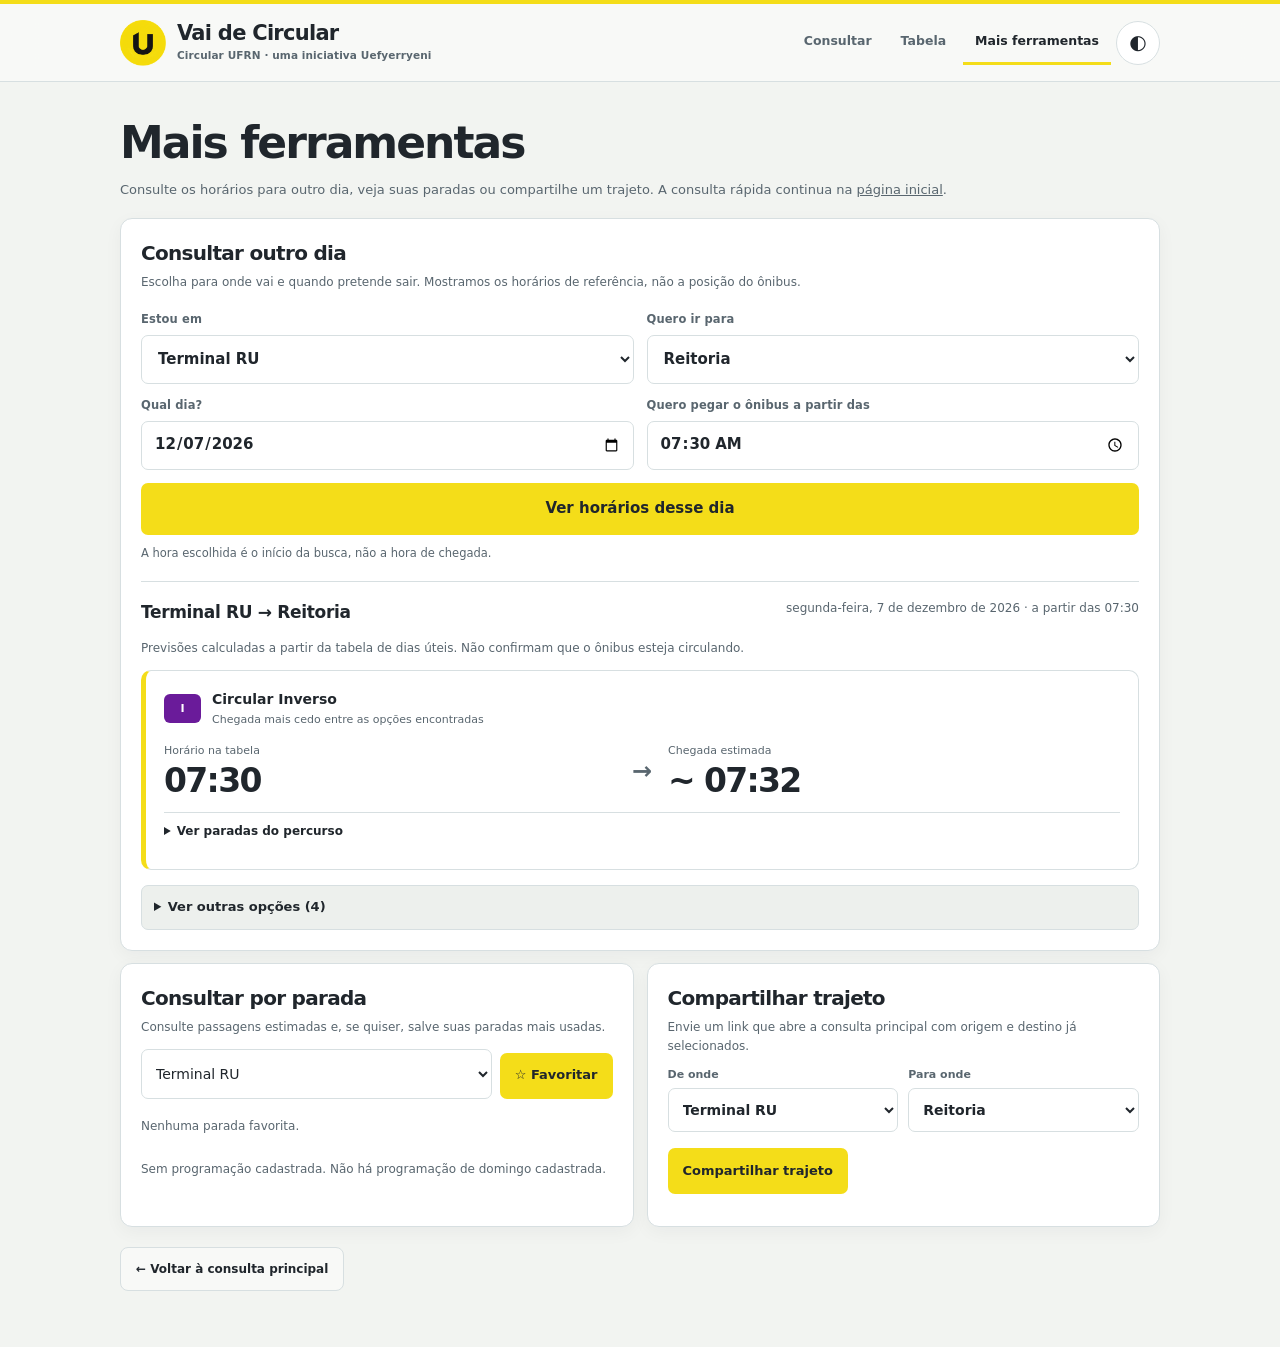
==== commit cd21134e: "Ativar versão simplificada da consulta futura e renovar cache de estilos" ====
--- a/extras.html
+++ b/extras.html
@@ -1,8 +1,8 @@
 <!doctype html>
-<html lang="pt-BR"><head><meta charset="utf-8"><meta name="viewport" content="width=device-width,initial-scale=1,viewport-fit=cover"><meta name="theme-color" content="#f4dd19"><meta name="description" content="Ferramentas complementares do Vai de Circular: planejar outra data, salvar paradas, consultar estimativas e compartilhar trajetos."><title>Mais ferramentas — Vai de Circular</title><link rel="stylesheet" href="swiss.css?v=1">
+<html lang="pt-BR"><head><meta charset="utf-8"><meta name="viewport" content="width=device-width,initial-scale=1,viewport-fit=cover"><meta name="theme-color" content="#f4dd19"><meta name="description" content="Ferramentas complementares do Vai de Circular: planejar outra data, salvar paradas, consultar estimativas e compartilhar trajetos."><title>Mais ferramentas — Vai de Circular</title><link rel="stylesheet" href="swiss.css?v=2">
 </head><body>
 <header class="topbar"><div class="wrap"><a class="brand" href="./" aria-label="Vai de Circular — início"><img class="uefy-logo" src="assets/uefyerryeni-u.png?v=17" alt=""><span class="brandtext"><strong>Vai de Circular</strong><span>Circular UFRN · uma iniciativa Uefyerryeni</span></span></a><nav class="nav"><a href="./">Consultar</a><a href="./#horarios">Tabela</a><a href="extras.html" aria-current="page">Mais ferramentas</a><button class="theme-toggle" id="themeToggle" type="button" aria-label="Alternar tema">◐</button></nav></div></header>
-<main class="extras-page"><div class="wrap"><div class="intro"><h1>Mais ferramentas</h1><p>Planeje outra data, consulte paradas ou compartilhe um trajeto. A consulta rápida continua na <a href="./">página inicial</a>.</p></div><div id="vdc-future" aria-label="Planejamento de outra data"></div><div id="vdc-extras" aria-label="Ferramentas adicionais"></div><a class="secondary" href="./">← Voltar à consulta principal</a></div></main>
+<main class="extras-page"><div class="wrap"><div class="intro"><h1>Mais ferramentas</h1><p>Consulte os horários para outro dia, veja suas paradas ou compartilhe um trajeto. A consulta rápida continua na <a href="./">página inicial</a>.</p></div><div id="vdc-future" aria-label="Planejamento de outra data"></div><div id="vdc-extras" aria-label="Ferramentas adicionais"></div><a class="secondary" href="./">← Voltar à consulta principal</a></div></main>
 <button class="to-top" id="toTop" type="button" aria-label="Voltar ao início">↑</button>
 <script src="app-data.js?v=23"></script><script src="vdc-core.js?v=2"></script><script>
 (function(){
@@ -13,5 +13,5 @@
  sync();addEventListener('scroll',()=>top.classList.toggle('show',scrollY>420),{passive:true});
  top.onclick=()=>scrollTo({top:0,behavior:'smooth'});
 })();
-</script><script>window.VDC_FEATURES={favorites:true,stopDepartures:true,serviceStatus:false,sharing:true,futurePlanner:true};</script><script src="vdc-modules.js?v=2"></script><script src="vdc-future.js?v=2"></script>
+</script><script>window.VDC_FEATURES={favorites:true,stopDepartures:true,serviceStatus:false,sharing:true,futurePlanner:true};</script><script src="vdc-modules.js?v=2"></script><script src="vdc-future.js?v=3"></script>
 </body></html>
--- a/swiss.css
+++ b/swiss.css
@@ -237,3 +237,44 @@
 }
 @media(max-width:360px){.nav a{font-size:10.5px;padding-inline:3px}.brandtext span{display:none}}
 @media(prefers-reduced-motion:reduce){html{scroll-behavior:auto}*{transition:none!important;animation:none!important}}
+
+/* Consulta de outro dia — extensão visual Swiss Transit */
+.vdc-next-day{max-width:100%}
+.vdc-next-day .vdc-future-sub{margin:5px 0 20px}
+.vdc-next-day .vdc-future-form{grid-template-columns:repeat(2,minmax(0,1fr));gap:13px}
+.vdc-next-day .vdc-future-field{font-size:11.5px;letter-spacing:.01em}
+.vdc-next-day .vdc-future-field select,.vdc-next-day .vdc-future-field input{font-size:15px;font-weight:700;min-height:49px;padding:11px 12px}
+.vdc-next-day .vdc-future-go{min-height:52px;font-size:15px}
+.vdc-plan-hint{margin:10px 0 0;color:var(--muted);font-size:11.5px}
+.vdc-next-day .vdc-future-result{border-top:1px solid var(--rule);margin-top:20px;padding-top:18px}
+.vdc-plan-result-heading{display:flex;align-items:start;justify-content:space-between;gap:8px 18px;flex-wrap:wrap;margin-bottom:14px}
+.vdc-plan-result-heading strong{font-size:17px;letter-spacing:-.02em}
+.vdc-plan-result-heading span{font-size:12px;color:var(--muted)}
+.vdc-plan-disclaimer{color:var(--muted);font-size:12px;line-height:1.5;margin:0 0 13px}
+.vdc-plan-trip{background:var(--raised);border:1px solid var(--rule);border-radius:10px;padding:14px;margin:9px 0}
+.vdc-plan-featured{background:var(--surface);border-left:5px solid var(--yellow);padding:18px}
+.vdc-plan-trip-top{display:flex;align-items:center;gap:11px}
+.vdc-plan-line-name strong{display:block;font-size:14px}
+.vdc-plan-line-name small{display:block;color:var(--muted);font-size:11px;margin-top:3px}
+.vdc-plan-times{display:grid;grid-template-columns:minmax(0,1fr) auto minmax(0,1fr);gap:16px;align-items:center;margin:15px 0 10px}
+.vdc-plan-times div{display:grid;gap:4px;min-width:0}
+.vdc-plan-times small{font-size:11px;color:var(--muted)}
+.vdc-plan-times strong{font-size:clamp(24px,3.4vw,33px);letter-spacing:-.05em;font-variant-numeric:tabular-nums;line-height:1.1}
+.vdc-plan-arrow{font-weight:850;font-size:24px;color:var(--muted)}
+.vdc-plan-route{border-top:1px solid var(--rule);padding-top:10px;margin-top:13px}
+.vdc-plan-route summary,.vdc-plan-more summary{color:var(--text);font-size:12px;font-weight:800;cursor:pointer;list-style-position:inside;min-height:28px}
+.vdc-plan-route summary:focus-visible,.vdc-plan-more summary:focus-visible{outline:3px solid var(--yellow);outline-offset:3px}
+.vdc-plan-stops{padding-left:25px;font-size:12px;color:var(--muted);line-height:1.7;margin:10px 0 0}
+.vdc-plan-more{margin-top:15px}
+.vdc-plan-more>summary{background:var(--soft);border:1px solid var(--rule);border-radius:7px;padding:12px;font-size:13px;min-height:44px}
+.vdc-plan-more-list{display:grid;grid-template-columns:repeat(2,minmax(0,1fr));gap:10px;margin-top:10px}
+.vdc-plan-more-list .vdc-plan-trip{margin:0}
+.vdc-plan-more-list .vdc-plan-times{gap:8px}
+.vdc-plan-more-list .vdc-plan-times strong{font-size:23px}
+.vdc-plan-table-link{display:inline-flex;margin-top:12px;font-size:12px;font-weight:750;text-decoration:underline;text-underline-offset:3px}
+@media(max-width:720px){
+ .vdc-plan-more-list{grid-template-columns:1fr}
+ .vdc-next-day .vdc-future-form{grid-template-columns:1fr}
+ .vdc-plan-times{gap:8px}
+ .vdc-plan-result-heading{display:grid;gap:4px}
+}
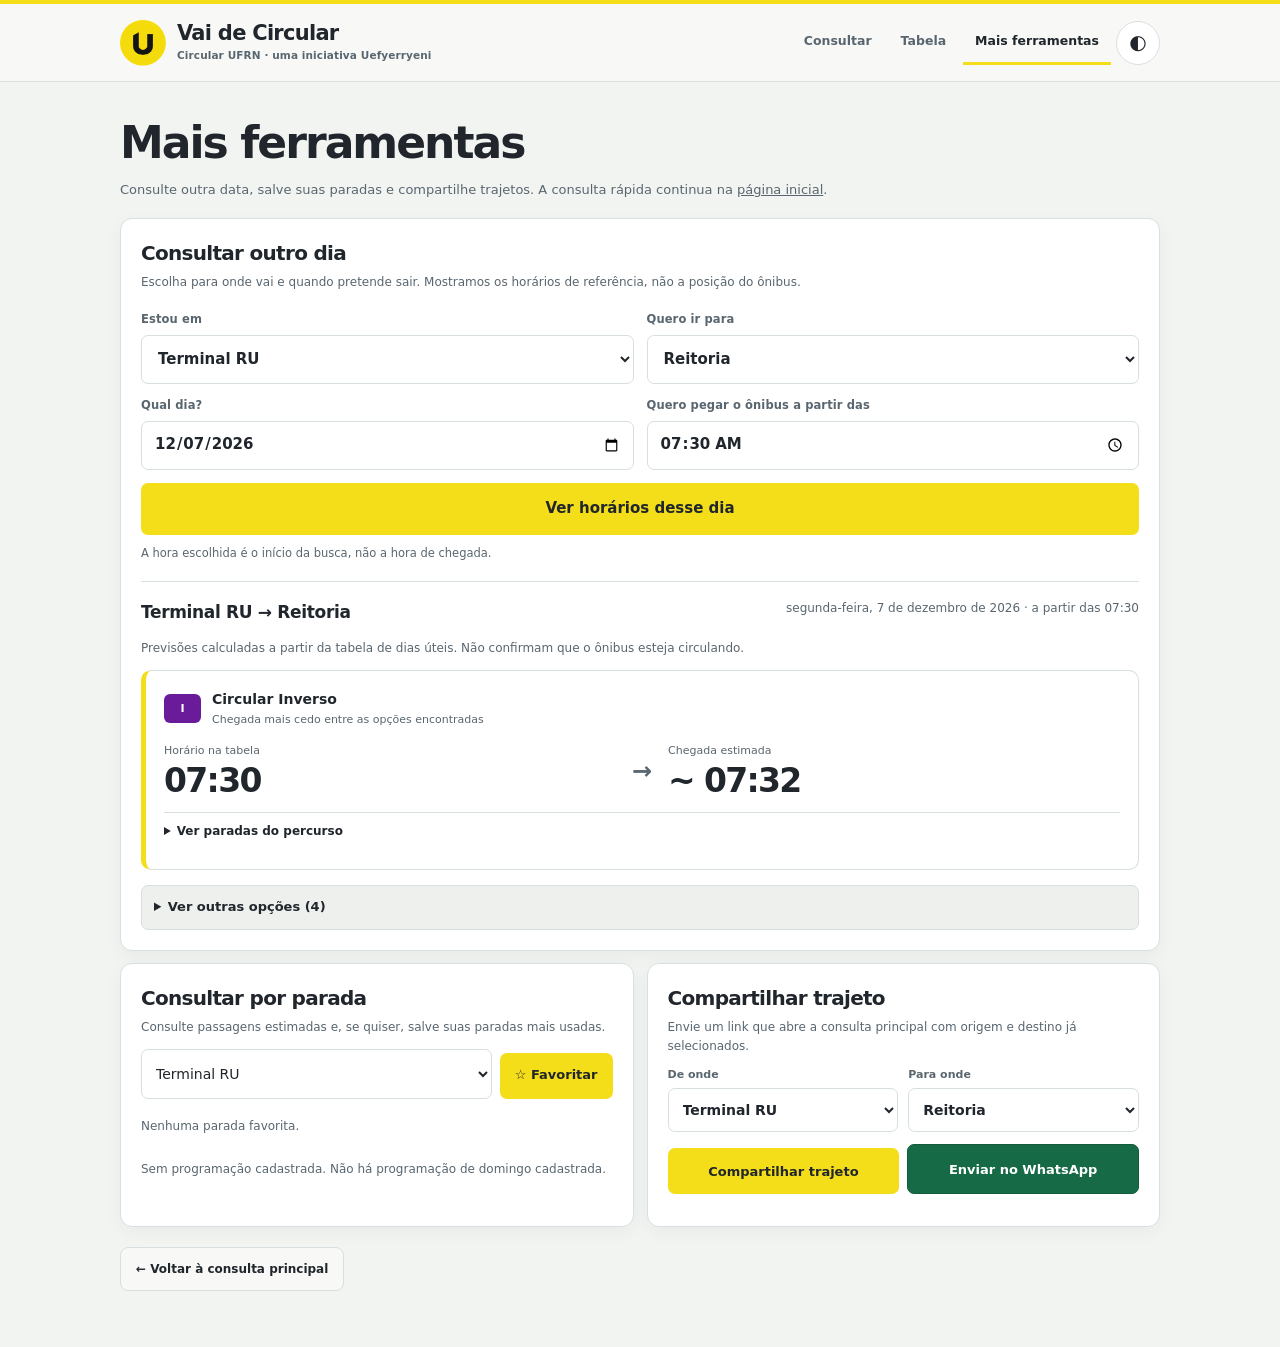
==== commit 1a21822d: "Atualizar Mais ferramentas e referências de cache" ====
--- a/extras.html
+++ b/extras.html
@@ -1,8 +1,8 @@
 <!doctype html>
-<html lang="pt-BR"><head><meta charset="utf-8"><meta name="viewport" content="width=device-width,initial-scale=1,viewport-fit=cover"><meta name="theme-color" content="#f4dd19"><meta name="description" content="Ferramentas complementares do Vai de Circular: planejar outra data, salvar paradas, consultar estimativas e compartilhar trajetos."><title>Mais ferramentas — Vai de Circular</title><link rel="stylesheet" href="swiss.css?v=2">
+<html lang="pt-BR"><head><meta charset="utf-8"><meta name="viewport" content="width=device-width,initial-scale=1,viewport-fit=cover"><meta name="theme-color" content="#f4dd19"><meta name="description" content="Ferramentas complementares do Vai de Circular: planejar outra data, salvar paradas, consultar estimativas e compartilhar trajetos."><title>Mais ferramentas — Vai de Circular</title><link rel="stylesheet" href="swiss.css?v=5">
 </head><body>
 <header class="topbar"><div class="wrap"><a class="brand" href="./" aria-label="Vai de Circular — início"><img class="uefy-logo" src="assets/uefyerryeni-u.png?v=17" alt=""><span class="brandtext"><strong>Vai de Circular</strong><span>Circular UFRN · uma iniciativa Uefyerryeni</span></span></a><nav class="nav"><a href="./">Consultar</a><a href="./#horarios">Tabela</a><a href="extras.html" aria-current="page">Mais ferramentas</a><button class="theme-toggle" id="themeToggle" type="button" aria-label="Alternar tema">◐</button></nav></div></header>
-<main class="extras-page"><div class="wrap"><div class="intro"><h1>Mais ferramentas</h1><p>Consulte os horários para outro dia, veja suas paradas ou compartilhe um trajeto. A consulta rápida continua na <a href="./">página inicial</a>.</p></div><div id="vdc-future" aria-label="Planejamento de outra data"></div><div id="vdc-extras" aria-label="Ferramentas adicionais"></div><a class="secondary" href="./">← Voltar à consulta principal</a></div></main>
+<main class="extras-page"><div class="wrap"><div class="intro"><h1>Mais ferramentas</h1><p>Consulte outra data, salve suas paradas e compartilhe trajetos. A consulta rápida continua na <a href="./">página inicial</a>.</p></div><div id="vdc-future" aria-label="Consulta de outra data"></div><div id="vdc-extras" aria-label="Ferramentas adicionais"></div><a class="secondary" href="./">← Voltar à consulta principal</a></div></main>
 <button class="to-top" id="toTop" type="button" aria-label="Voltar ao início">↑</button>
 <script src="app-data.js?v=23"></script><script src="vdc-core.js?v=2"></script><script>
 (function(){
@@ -13,5 +13,5 @@
  sync();addEventListener('scroll',()=>top.classList.toggle('show',scrollY>420),{passive:true});
  top.onclick=()=>scrollTo({top:0,behavior:'smooth'});
 })();
-</script><script>window.VDC_FEATURES={favorites:true,stopDepartures:true,serviceStatus:false,sharing:true,futurePlanner:true};</script><script src="vdc-modules.js?v=2"></script><script src="vdc-future.js?v=3"></script>
+</script><script>window.VDC_FEATURES={favorites:true,stopDepartures:true,serviceStatus:false,sharing:true,futurePlanner:true};</script><script src="vdc-modules.js?v=3"></script><script src="vdc-future.js?v=4"></script>
 </body></html>
--- a/swiss.css
+++ b/swiss.css
@@ -278,3 +278,38 @@
  .vdc-plan-times{gap:8px}
  .vdc-plan-result-heading{display:grid;gap:4px}
 }
+
+/* Compartilhamento: ação única no espaço livre do cabeçalho de consulta. */
+.hero-head{display:grid;grid-template-columns:minmax(0,1fr) auto;align-items:end;gap:18px;margin-bottom:17px}
+.hero-head .hero-copy{margin-bottom:0}
+.hero-share-group{display:flex;flex-direction:column;align-items:stretch;gap:9px;width:260px;max-width:100%}
+.hero-share-invite{margin:0;color:var(--text);font-size:13px;font-weight:750;line-height:1.45;text-align:left}
+.hero-share{display:inline-flex;align-items:center;justify-content:center;gap:11px;min-height:47px;padding:11px 16px;background:#166a45;color:#fff;border:1px solid #125b3b;border-radius:8px;font-size:13px;font-weight:800;text-decoration:none;white-space:nowrap;box-shadow:0 2px 6px rgba(14,76,48,.11);margin-bottom:1px}
+.hero-share:hover{background:#105737;color:#fff}
+.hero-share-icon{font-size:17px;line-height:1}
+@media(max-width:720px){.hero-head{grid-template-columns:1fr;gap:11px}.hero-share-group{width:auto;max-width:320px}.hero-share{justify-self:start}}
+@media(max-width:590px){.hero-share{min-height:43px;padding:9px 13px;font-size:12.5px}}
+
+/* Mais ferramentas: ações nítidas e formulários compactos no celular. */
+.vdc-share-actions{display:flex;flex-wrap:wrap;gap:8px;align-items:stretch}
+.vdc-share-actions .vdc-action,.vdc-whatsapp{flex:1 1 170px;display:inline-flex;align-items:center;justify-content:center;text-align:center;min-height:46px;padding:10px 12px;font-size:13px;font-weight:800;border-radius:7px;text-decoration:none;line-height:1.35}
+.vdc-whatsapp{background:#166a45;border:1px solid #125b3b;color:#fff}
+.vdc-whatsapp:hover{background:#105737;color:#fff}
+.vdc-whatsapp[aria-disabled=true]{opacity:.45;pointer-events:none}
+@media(max-width:590px){
+ .extras-page{padding:18px 0 42px}
+ .extras-page .intro{margin-bottom:12px}
+ .extras-page .intro p{line-height:1.5}
+ #vdc-extras{gap:10px;margin:10px 0 17px}
+ .vdc-module,.vdc-future{padding:15px}
+ .vdc-next-day .vdc-future-sub{margin-bottom:12px}
+ .vdc-next-day .vdc-future-form{grid-template-columns:repeat(2,minmax(0,1fr));gap:10px}
+ .vdc-next-day .vdc-future-field:nth-child(-n+2){grid-column:1/-1}
+ .vdc-next-day .vdc-future-result{margin-top:14px;padding-top:14px}
+ .vdc-plan-featured{padding:14px}
+ .vdc-plan-times strong{font-size:clamp(21px,6vw,29px)}
+}
+@media(max-width:380px){
+ .vdc-next-day .vdc-future-form{grid-template-columns:1fr}
+ .vdc-next-day .vdc-future-field{grid-column:1/-1}
+}
